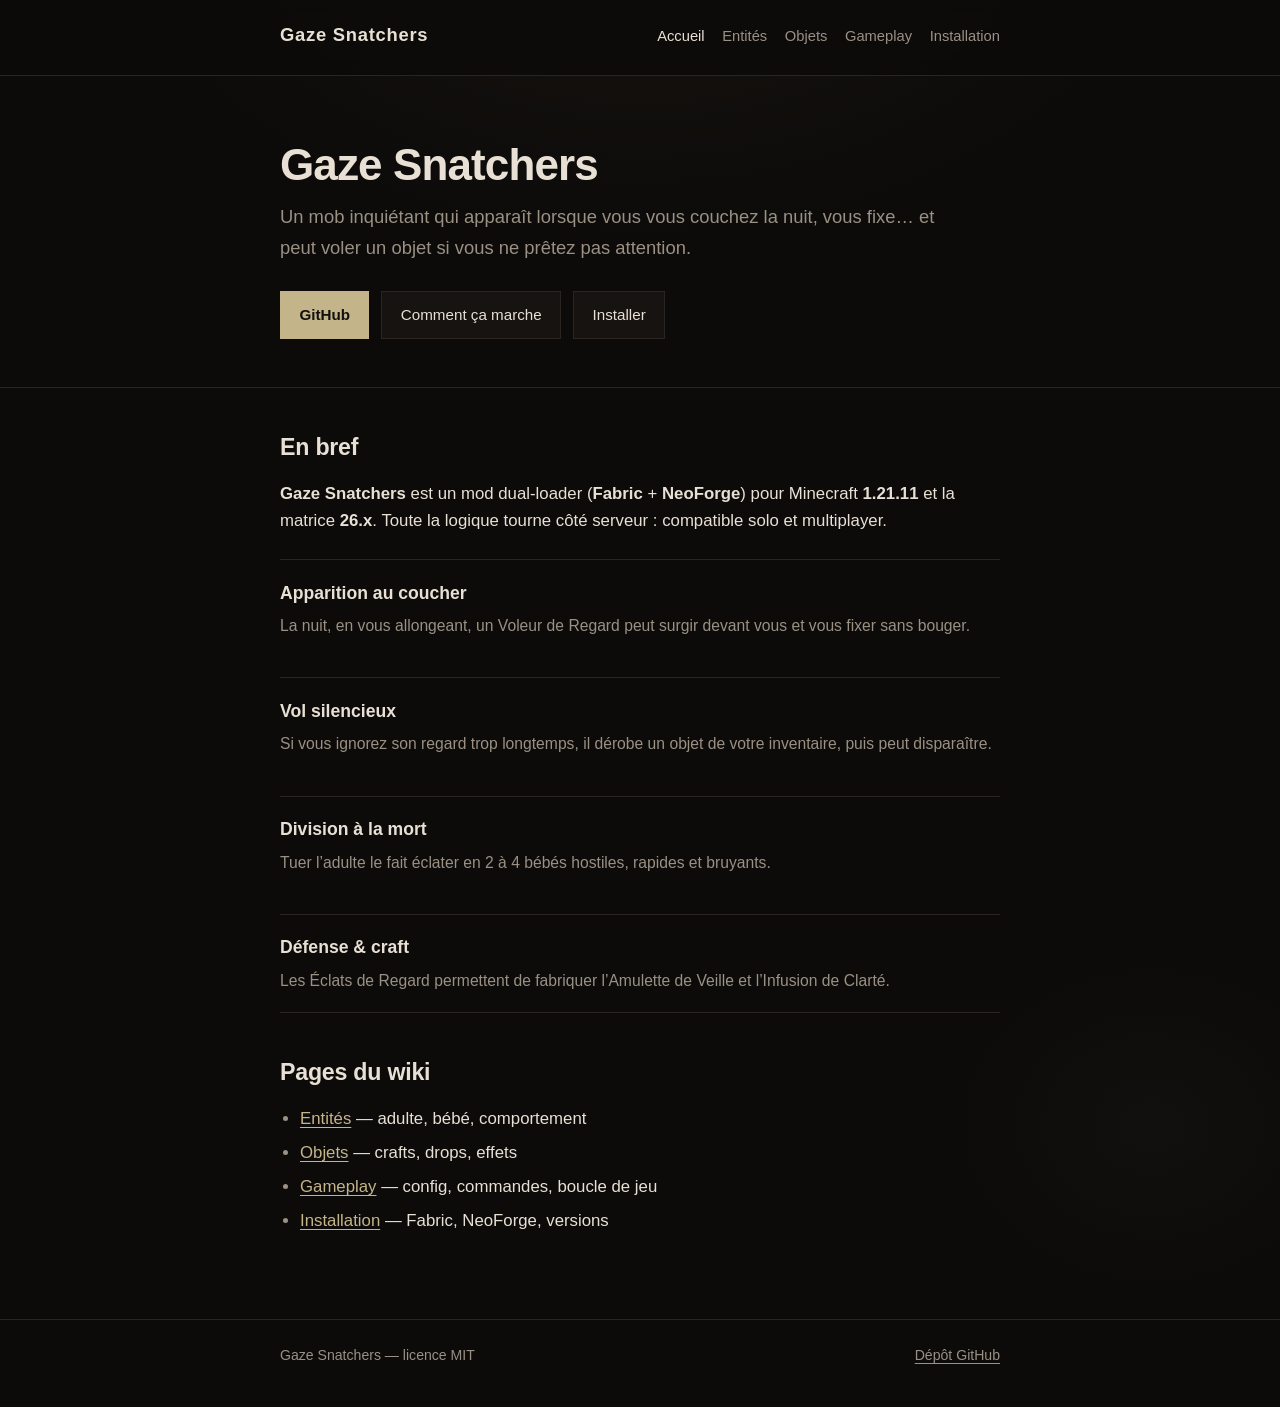
==== wiki/index.html @ c6703c4c "Deploy wiki via GitHub Actions from wiki/ folder. Co-authored-by: Cursor <cursoragent@cursor.com>" ====
<!DOCTYPE html>
<html lang="fr">
<head>
  <meta charset="utf-8">
  <meta name="viewport" content="width=device-width, initial-scale=1">
  <title>Gaze Snatchers — Wiki</title>
  <meta name="description" content="Wiki du mod Minecraft Gaze Snatchers : un mob qui vous fixe pendant votre sommeil et peut voler vos objets.">
  <link rel="stylesheet" href="assets/style.css">
</head>
<body>
  <header class="site-header">
    <div class="wrap">
      <a class="brand" href="index.html">Gaze Snatchers</a>
      <nav>
        <ul class="nav">
          <li><a href="index.html" aria-current="page">Accueil</a></li>
          <li><a href="entities.html">Entités</a></li>
          <li><a href="items.html">Objets</a></li>
          <li><a href="gameplay.html">Gameplay</a></li>
          <li><a href="install.html">Installation</a></li>
        </ul>
      </nav>
    </div>
  </header>

  <section class="hero">
    <div class="wrap">
      <h1>Gaze Snatchers</h1>
      <p class="lead">
        Un mob inquiétant qui apparaît lorsque vous vous couchez la nuit,
        vous fixe… et peut voler un objet si vous ne prêtez pas attention.
      </p>
      <div class="cta-row">
        <a class="btn btn-primary" href="https://github.com/Jason54jg/Gaze-Snatchers">GitHub</a>
        <a class="btn" href="gameplay.html">Comment ça marche</a>
        <a class="btn" href="install.html">Installer</a>
      </div>
    </div>
  </section>

  <main class="wrap">
    <h2>En bref</h2>
    <p>
      <strong>Gaze Snatchers</strong> est un mod dual-loader
      (<strong>Fabric</strong> + <strong>NeoForge</strong>) pour
      Minecraft <strong>1.21.11</strong> et la matrice <strong>26.x</strong>.
      Toute la logique tourne côté serveur : compatible solo et multiplayer.
    </p>

    <div class="features">
      <div class="feature">
        <h3>Apparition au coucher</h3>
        <p>La nuit, en vous allongeant, un Voleur de Regard peut surgir devant vous et vous fixer sans bouger.</p>
      </div>
      <div class="feature">
        <h3>Vol silencieux</h3>
        <p>Si vous ignorez son regard trop longtemps, il dérobe un objet de votre inventaire, puis peut disparaître.</p>
      </div>
      <div class="feature">
        <h3>Division à la mort</h3>
        <p>Tuer l’adulte le fait éclater en 2 à 4 bébés hostiles, rapides et bruyants.</p>
      </div>
      <div class="feature">
        <h3>Défense &amp; craft</h3>
        <p>Les Éclats de Regard permettent de fabriquer l’Amulette de Veille et l’Infusion de Clarté.</p>
      </div>
    </div>

    <h2>Pages du wiki</h2>
    <ul>
      <li><a href="entities.html">Entités</a> — adulte, bébé, comportement</li>
      <li><a href="items.html">Objets</a> — crafts, drops, effets</li>
      <li><a href="gameplay.html">Gameplay</a> — config, commandes, boucle de jeu</li>
      <li><a href="install.html">Installation</a> — Fabric, NeoForge, versions</li>
    </ul>
  </main>

  <footer class="site-footer">
    <div class="wrap">
      <span>Gaze Snatchers — licence MIT</span>
      <a href="https://github.com/Jason54jg/Gaze-Snatchers">Dépôt GitHub</a>
    </div>
  </footer>
</body>
</html>
---- wiki/assets/style.css ----
:root {
  --bg: #0c0b0a;
  --bg-elevated: #161311;
  --ink: #e8e0d4;
  --muted: #9a9084;
  --line: #2a2520;
  --accent: #c4b48a;
  --danger: #a85a4a;
  --ok: #7a9a6a;
  --font-display: "Segoe UI", "Helvetica Neue", sans-serif;
  --font-body: "Segoe UI", "Helvetica Neue", sans-serif;
  --max: 720px;
}

*,
*::before,
*::after {
  box-sizing: border-box;
}

html {
  scroll-behavior: smooth;
}

body {
  margin: 0;
  min-height: 100vh;
  font-family: var(--font-body);
  font-size: 1.05rem;
  line-height: 1.65;
  color: var(--ink);
  background:
    radial-gradient(ellipse 80% 50% at 50% -10%, #1a1510 0%, transparent 55%),
    radial-gradient(ellipse 40% 30% at 90% 80%, #12100e 0%, transparent 40%),
    var(--bg);
}

a {
  color: var(--accent);
  text-decoration-thickness: 1px;
  text-underline-offset: 3px;
}

a:hover {
  color: #e8dcb0;
}

.wrap {
  width: min(100% - 2rem, var(--max));
  margin-inline: auto;
}

/* —— Header —— */
.site-header {
  border-bottom: 1px solid var(--line);
  padding: 1.25rem 0;
  background: rgba(12, 11, 10, 0.85);
  backdrop-filter: blur(8px);
  position: sticky;
  top: 0;
  z-index: 10;
}

.site-header .wrap {
  display: flex;
  flex-wrap: wrap;
  align-items: baseline;
  justify-content: space-between;
  gap: 0.75rem 1.5rem;
}

.brand {
  font-family: var(--font-display);
  font-weight: 700;
  font-size: 1.15rem;
  letter-spacing: 0.04em;
  color: var(--ink);
  text-decoration: none;
}

.brand:hover {
  color: var(--accent);
}

.nav {
  display: flex;
  flex-wrap: wrap;
  gap: 0.35rem 1.1rem;
  list-style: none;
  margin: 0;
  padding: 0;
  font-size: 0.92rem;
}

.nav a {
  color: var(--muted);
  text-decoration: none;
}

.nav a:hover,
.nav a[aria-current="page"] {
  color: var(--ink);
}

/* —— Hero —— */
.hero {
  padding: 4rem 0 3rem;
  border-bottom: 1px solid var(--line);
}

.hero h1 {
  margin: 0 0 0.75rem;
  font-family: var(--font-display);
  font-size: clamp(2rem, 5vw, 2.75rem);
  font-weight: 700;
  letter-spacing: -0.02em;
  line-height: 1.15;
}

.hero .lead {
  margin: 0 0 1.75rem;
  color: var(--muted);
  font-size: 1.15rem;
  max-width: 36em;
}

.cta-row {
  display: flex;
  flex-wrap: wrap;
  gap: 0.75rem;
}

.btn {
  display: inline-block;
  padding: 0.65rem 1.15rem;
  border: 1px solid var(--line);
  background: var(--bg-elevated);
  color: var(--ink);
  text-decoration: none;
  font-size: 0.95rem;
  transition: border-color 0.15s, background 0.15s;
}

.btn:hover {
  border-color: var(--accent);
  color: var(--ink);
  background: #1e1a16;
}

.btn-primary {
  background: var(--accent);
  border-color: var(--accent);
  color: #12100c;
  font-weight: 600;
}

.btn-primary:hover {
  background: #e8dcb0;
  border-color: #e8dcb0;
  color: #12100c;
}

/* —— Content —— */
main {
  padding: 2.5rem 0 4rem;
}

h2 {
  margin: 2.5rem 0 0.85rem;
  font-family: var(--font-display);
  font-size: 1.45rem;
  font-weight: 650;
  letter-spacing: -0.01em;
}

h2:first-child {
  margin-top: 0;
}

h3 {
  margin: 1.75rem 0 0.5rem;
  font-size: 1.1rem;
  font-weight: 600;
  color: var(--accent);
}

p {
  margin: 0 0 1rem;
}

.muted {
  color: var(--muted);
}

ul,
ol {
  margin: 0 0 1.25rem;
  padding-left: 1.25rem;
}

li {
  margin-bottom: 0.4rem;
}

li::marker {
  color: var(--muted);
}

hr {
  border: none;
  border-top: 1px solid var(--line);
  margin: 2.5rem 0;
}

/* —— Feature list —— */
.features {
  display: grid;
  gap: 1.25rem;
  margin: 1.5rem 0 2rem;
}

.feature {
  padding: 1.15rem 0;
  border-top: 1px solid var(--line);
}

.feature:last-child {
  border-bottom: 1px solid var(--line);
}

.feature h3 {
  margin: 0 0 0.35rem;
  color: var(--ink);
}

.feature p {
  margin: 0;
  color: var(--muted);
  font-size: 0.98rem;
}

/* —— Tables —— */
.table-wrap {
  overflow-x: auto;
  margin: 1rem 0 1.5rem;
}

table {
  width: 100%;
  border-collapse: collapse;
  font-size: 0.92rem;
}

th,
td {
  text-align: left;
  padding: 0.65rem 0.75rem;
  border-bottom: 1px solid var(--line);
  vertical-align: top;
}

th {
  color: var(--muted);
  font-weight: 600;
  font-size: 0.8rem;
  text-transform: uppercase;
  letter-spacing: 0.05em;
}

code,
kbd {
  font-family: ui-monospace, "Cascadia Code", Consolas, monospace;
  font-size: 0.88em;
  background: var(--bg-elevated);
  padding: 0.12em 0.4em;
  border: 1px solid var(--line);
}

pre {
  margin: 1rem 0 1.5rem;
  padding: 1rem 1.1rem;
  overflow-x: auto;
  background: var(--bg-elevated);
  border: 1px solid var(--line);
  font-size: 0.88rem;
  line-height: 1.5;
}

pre code {
  background: none;
  border: none;
  padding: 0;
}

/* —— Craft —— */
.craft {
  display: grid;
  grid-template-columns: auto 1fr;
  gap: 1rem 1.5rem;
  align-items: start;
  margin: 1rem 0 1.75rem;
  padding: 1.15rem;
  background: var(--bg-elevated);
  border: 1px solid var(--line);
}

.craft-grid {
  display: grid;
  grid-template-columns: repeat(3, 2.4rem);
  grid-template-rows: repeat(3, 2.4rem);
  gap: 3px;
}

.slot {
  display: flex;
  align-items: center;
  justify-content: center;
  background: #0a0908;
  border: 1px solid #3a342c;
  font-size: 0.65rem;
  color: var(--muted);
  text-align: center;
  line-height: 1.1;
  padding: 2px;
}

.slot.filled {
  color: var(--accent);
  border-color: #5a5040;
}

.craft-meta h3 {
  margin: 0 0 0.4rem;
}

.craft-meta p {
  margin: 0;
  font-size: 0.92rem;
  color: var(--muted);
}

.tag {
  display: inline-block;
  margin-top: 0.5rem;
  font-size: 0.75rem;
  color: var(--muted);
  border: 1px solid var(--line);
  padding: 0.15rem 0.45rem;
}

/* —— Footer —— */
.site-footer {
  border-top: 1px solid var(--line);
  padding: 1.5rem 0 2.5rem;
  color: var(--muted);
  font-size: 0.88rem;
}

.site-footer .wrap {
  display: flex;
  flex-wrap: wrap;
  justify-content: space-between;
  gap: 0.75rem;
}

.site-footer a {
  color: var(--muted);
}

.site-footer a:hover {
  color: var(--accent);
}

@media (max-width: 520px) {
  .craft {
    grid-template-columns: 1fr;
  }
}
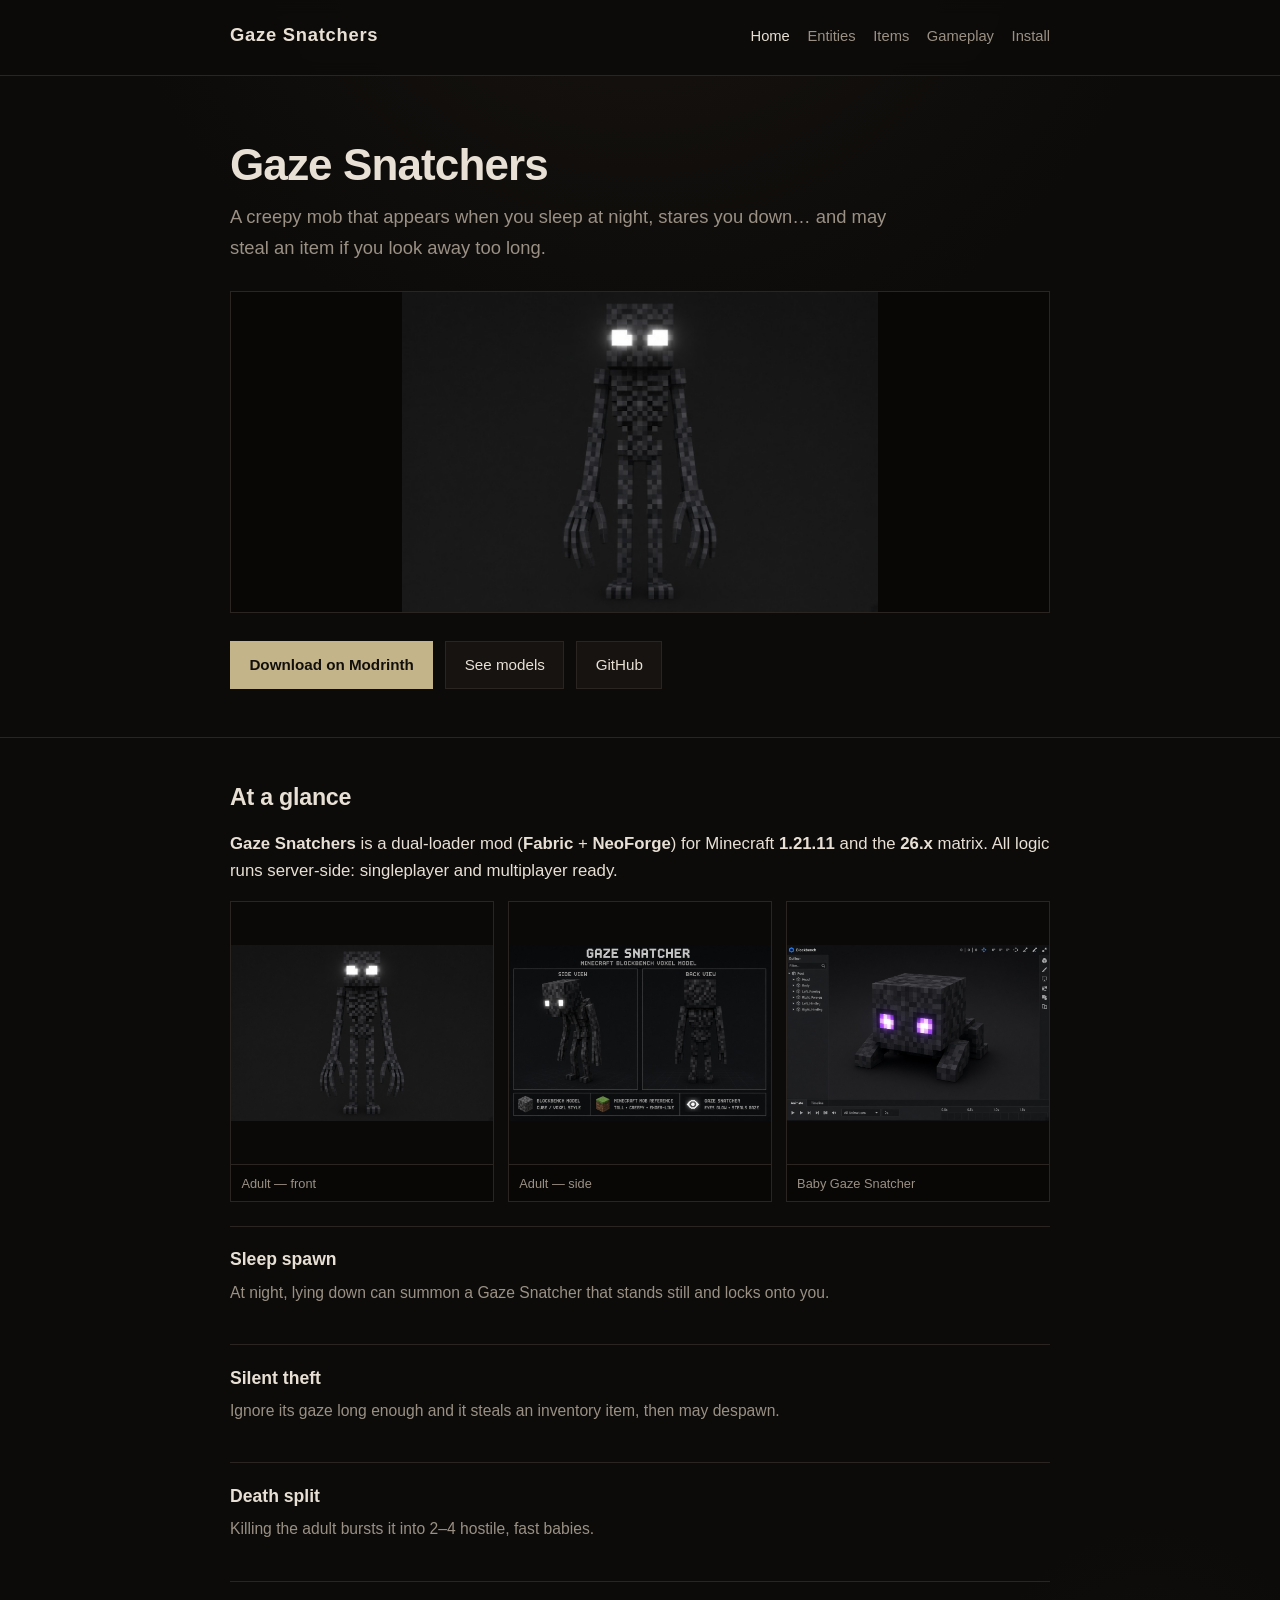
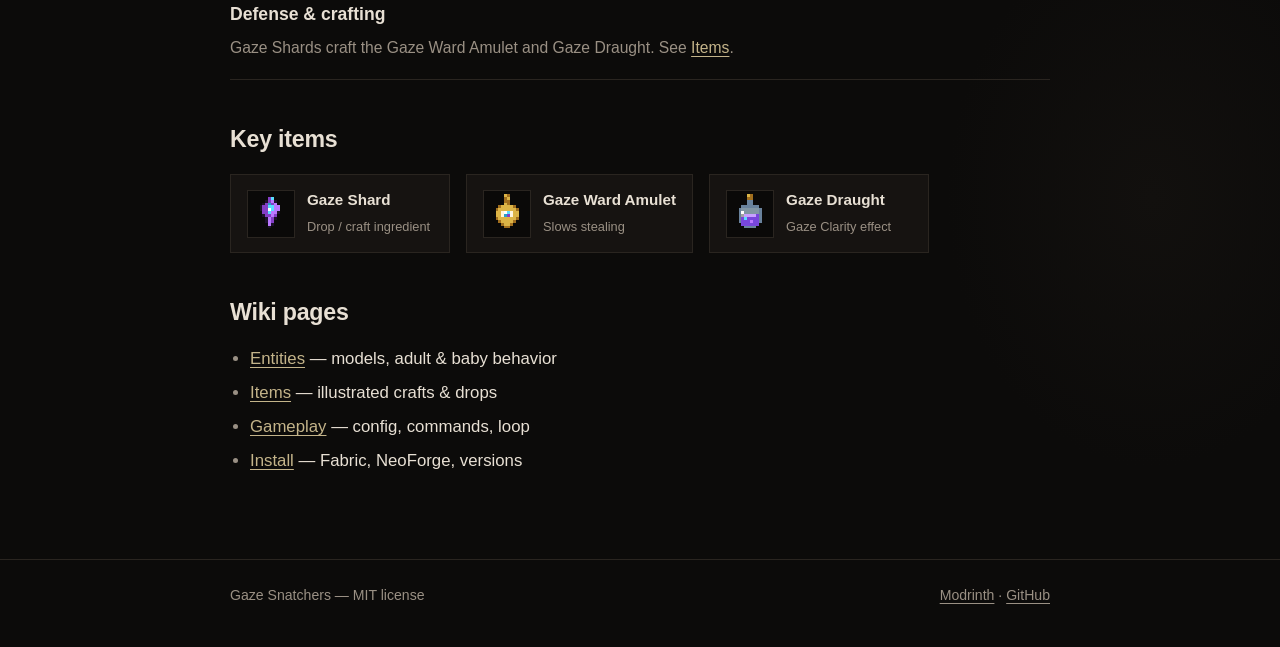
==== commit 1fc2c5b5: "feat: update GeckoLib integration and enhance entity animations - Added support for GeckoLib in buil" ====
--- a/wiki/index.html
+++ b/wiki/index.html
@@ -1,10 +1,11 @@
 <!DOCTYPE html>
-<html lang="fr">
+<html lang="en">
 <head>
   <meta charset="utf-8">
   <meta name="viewport" content="width=device-width, initial-scale=1">
   <title>Gaze Snatchers — Wiki</title>
-  <meta name="description" content="Wiki du mod Minecraft Gaze Snatchers : un mob qui vous fixe pendant votre sommeil et peut voler vos objets.">
+  <meta name="description" content="Wiki for the Gaze Snatchers Minecraft mod: a mob that watches you sleep and may steal from your inventory.">
+  <link rel="icon" href="assets/icon.png" type="image/png">
   <link rel="stylesheet" href="assets/style.css">
 </head>
 <body>
@@ -13,11 +14,11 @@
       <a class="brand" href="index.html">Gaze Snatchers</a>
       <nav>
         <ul class="nav">
-          <li><a href="index.html" aria-current="page">Accueil</a></li>
-          <li><a href="entities.html">Entités</a></li>
-          <li><a href="items.html">Objets</a></li>
+          <li><a href="index.html" aria-current="page">Home</a></li>
+          <li><a href="entities.html">Entities</a></li>
+          <li><a href="items.html">Items</a></li>
           <li><a href="gameplay.html">Gameplay</a></li>
-          <li><a href="install.html">Installation</a></li>
+          <li><a href="install.html">Install</a></li>
         </ul>
       </nav>
     </div>
@@ -27,58 +28,101 @@
     <div class="wrap">
       <h1>Gaze Snatchers</h1>
       <p class="lead">
-        Un mob inquiétant qui apparaît lorsque vous vous couchez la nuit,
-        vous fixe… et peut voler un objet si vous ne prêtez pas attention.
+        A creepy mob that appears when you sleep at night,
+        stares you down… and may steal an item if you look away too long.
       </p>
+      <figure class="hero-visual">
+        <img src="assets/models/gaze_snatcher_ref_front.jpg" alt="Gaze Snatcher model, front view with glowing white eyes">
+      </figure>
       <div class="cta-row">
-        <a class="btn btn-primary" href="https://github.com/Jason54jg/Gaze-Snatchers">GitHub</a>
-        <a class="btn" href="gameplay.html">Comment ça marche</a>
-        <a class="btn" href="install.html">Installer</a>
+        <a class="btn btn-primary" href="https://modrinth.com/project/gaze-snatcher">Download on Modrinth</a>
+        <a class="btn" href="entities.html">See models</a>
+        <a class="btn" href="https://github.com/Jason54jg/Gaze-Snatchers">GitHub</a>
       </div>
     </div>
   </section>
 
   <main class="wrap">
-    <h2>En bref</h2>
+    <h2>At a glance</h2>
     <p>
-      <strong>Gaze Snatchers</strong> est un mod dual-loader
-      (<strong>Fabric</strong> + <strong>NeoForge</strong>) pour
-      Minecraft <strong>1.21.11</strong> et la matrice <strong>26.x</strong>.
-      Toute la logique tourne côté serveur : compatible solo et multiplayer.
+      <strong>Gaze Snatchers</strong> is a dual-loader mod
+      (<strong>Fabric</strong> + <strong>NeoForge</strong>) for
+      Minecraft <strong>1.21.11</strong> and the <strong>26.x</strong> matrix.
+      All logic runs server-side: singleplayer and multiplayer ready.
     </p>
+
+    <div class="gallery">
+      <figure>
+        <img src="assets/models/gaze_snatcher_ref_front.jpg" alt="Adult Gaze Snatcher front">
+        <figcaption>Adult — front</figcaption>
+      </figure>
+      <figure>
+        <img src="assets/models/gaze_snatcher_ref_side.jpg" alt="Adult Gaze Snatcher side">
+        <figcaption>Adult — side</figcaption>
+      </figure>
+      <figure>
+        <img src="assets/models/baby_gaze_snatcher_ref_blockbench.jpg" alt="Baby Gaze Snatcher in Blockbench">
+        <figcaption>Baby Gaze Snatcher</figcaption>
+      </figure>
+    </div>
 
     <div class="features">
       <div class="feature">
-        <h3>Apparition au coucher</h3>
-        <p>La nuit, en vous allongeant, un Voleur de Regard peut surgir devant vous et vous fixer sans bouger.</p>
+        <h3>Sleep spawn</h3>
+        <p>At night, lying down can summon a Gaze Snatcher that stands still and locks onto you.</p>
       </div>
       <div class="feature">
-        <h3>Vol silencieux</h3>
-        <p>Si vous ignorez son regard trop longtemps, il dérobe un objet de votre inventaire, puis peut disparaître.</p>
+        <h3>Silent theft</h3>
+        <p>Ignore its gaze long enough and it steals an inventory item, then may despawn.</p>
       </div>
       <div class="feature">
-        <h3>Division à la mort</h3>
-        <p>Tuer l’adulte le fait éclater en 2 à 4 bébés hostiles, rapides et bruyants.</p>
+        <h3>Death split</h3>
+        <p>Killing the adult bursts it into 2–4 hostile, fast babies.</p>
       </div>
       <div class="feature">
-        <h3>Défense &amp; craft</h3>
-        <p>Les Éclats de Regard permettent de fabriquer l’Amulette de Veille et l’Infusion de Clarté.</p>
+        <h3>Defense &amp; crafting</h3>
+        <p>Gaze Shards craft the Gaze Ward Amulet and Gaze Draught. See <a href="items.html">Items</a>.</p>
       </div>
     </div>
 
-    <h2>Pages du wiki</h2>
+    <h2>Key items</h2>
+    <div class="item-row">
+      <div class="item-card">
+        <img src="assets/items/gaze_shard.png" alt="">
+        <div>
+          <strong>Gaze Shard</strong>
+          <span>Drop / craft ingredient</span>
+        </div>
+      </div>
+      <div class="item-card">
+        <img src="assets/items/gaze_ward_amulet.png" alt="">
+        <div>
+          <strong>Gaze Ward Amulet</strong>
+          <span>Slows stealing</span>
+        </div>
+      </div>
+      <div class="item-card">
+        <img src="assets/items/gaze_draught.png" alt="">
+        <div>
+          <strong>Gaze Draught</strong>
+          <span>Gaze Clarity effect</span>
+        </div>
+      </div>
+    </div>
+
+    <h2>Wiki pages</h2>
     <ul>
-      <li><a href="entities.html">Entités</a> — adulte, bébé, comportement</li>
-      <li><a href="items.html">Objets</a> — crafts, drops, effets</li>
-      <li><a href="gameplay.html">Gameplay</a> — config, commandes, boucle de jeu</li>
-      <li><a href="install.html">Installation</a> — Fabric, NeoForge, versions</li>
+      <li><a href="entities.html">Entities</a> — models, adult &amp; baby behavior</li>
+      <li><a href="items.html">Items</a> — illustrated crafts &amp; drops</li>
+      <li><a href="gameplay.html">Gameplay</a> — config, commands, loop</li>
+      <li><a href="install.html">Install</a> — Fabric, NeoForge, versions</li>
     </ul>
   </main>
 
   <footer class="site-footer">
     <div class="wrap">
-      <span>Gaze Snatchers — licence MIT</span>
-      <a href="https://github.com/Jason54jg/Gaze-Snatchers">Dépôt GitHub</a>
+      <span>Gaze Snatchers — MIT license</span>
+      <span><a href="https://modrinth.com/project/gaze-snatcher">Modrinth</a> · <a href="https://github.com/Jason54jg/Gaze-Snatchers">GitHub</a></span>
     </div>
   </footer>
 </body>
--- a/wiki/assets/style.css
+++ b/wiki/assets/style.css
@@ -9,7 +9,7 @@
   --ok: #7a9a6a;
   --font-display: "Segoe UI", "Helvetica Neue", sans-serif;
   --font-body: "Segoe UI", "Helvetica Neue", sans-serif;
-  --max: 720px;
+  --max: 820px;
 }
 
 *,
@@ -292,12 +292,124 @@
   padding: 0;
 }
 
+/* —— Models / galleries —— */
+.gallery {
+  display: grid;
+  grid-template-columns: repeat(auto-fit, minmax(200px, 1fr));
+  gap: 0.85rem;
+  margin: 1rem 0 1.5rem;
+}
+
+.gallery figure {
+  margin: 0;
+  background: #080706;
+  border: 1px solid var(--line);
+  overflow: hidden;
+}
+
+.gallery img {
+  display: block;
+  width: 100%;
+  height: auto;
+  aspect-ratio: 1;
+  object-fit: contain;
+  background: #0a0908;
+}
+
+.gallery figcaption {
+  padding: 0.45rem 0.65rem;
+  font-size: 0.8rem;
+  color: var(--muted);
+  border-top: 1px solid var(--line);
+}
+
+.entity-head {
+  display: grid;
+  grid-template-columns: minmax(140px, 220px) 1fr;
+  gap: 1.25rem;
+  align-items: start;
+  margin: 1rem 0 1.5rem;
+}
+
+.entity-portrait {
+  margin: 0;
+  background: #080706;
+  border: 1px solid var(--line);
+}
+
+.entity-portrait img {
+  display: block;
+  width: 100%;
+  height: auto;
+  aspect-ratio: 1;
+  object-fit: contain;
+}
+
+.skin-sheet {
+  max-width: 280px;
+  border: 1px solid var(--line);
+  background: #080706;
+  image-rendering: pixelated;
+}
+
+.item-row {
+  display: flex;
+  flex-wrap: wrap;
+  gap: 1rem;
+  margin: 1rem 0 1.5rem;
+}
+
+.item-card {
+  display: flex;
+  align-items: center;
+  gap: 0.75rem;
+  padding: 0.75rem 1rem;
+  background: var(--bg-elevated);
+  border: 1px solid var(--line);
+  min-width: min(100%, 220px);
+}
+
+.item-card img,
+.item-icon {
+  width: 48px;
+  height: 48px;
+  image-rendering: pixelated;
+  flex-shrink: 0;
+  background: #0a0908;
+  border: 1px solid var(--line);
+}
+
+.item-card strong {
+  display: block;
+  font-size: 0.95rem;
+}
+
+.item-card span {
+  font-size: 0.8rem;
+  color: var(--muted);
+}
+
+.hero-visual {
+  margin: 0 0 1.75rem;
+  border: 1px solid var(--line);
+  background: #080706;
+  overflow: hidden;
+}
+
+.hero-visual img {
+  display: block;
+  width: 100%;
+  max-height: 320px;
+  object-fit: contain;
+  object-position: center;
+}
+
 /* —— Craft —— */
 .craft {
   display: grid;
-  grid-template-columns: auto 1fr;
-  gap: 1rem 1.5rem;
-  align-items: start;
+  grid-template-columns: auto auto 1fr;
+  gap: 0.85rem 1.1rem;
+  align-items: center;
   margin: 1rem 0 1.75rem;
   padding: 1.15rem;
   background: var(--bg-elevated);
@@ -306,9 +418,36 @@
 
 .craft-grid {
   display: grid;
-  grid-template-columns: repeat(3, 2.4rem);
-  grid-template-rows: repeat(3, 2.4rem);
+  grid-template-columns: repeat(3, 2.75rem);
+  grid-template-rows: repeat(3, 2.75rem);
   gap: 3px;
+  background: #1a1612;
+  padding: 4px;
+  border: 2px solid #3a342c;
+}
+
+.craft-arrow {
+  color: var(--muted);
+  font-size: 1.4rem;
+  user-select: none;
+}
+
+.craft-result {
+  width: 3.25rem;
+  height: 3.25rem;
+  display: flex;
+  align-items: center;
+  justify-content: center;
+  background: #0a0908;
+  border: 2px solid #5a5040;
+}
+
+.craft-result img,
+.slot img {
+  width: 32px;
+  height: 32px;
+  image-rendering: pixelated;
+  display: block;
 }
 
 .slot {
@@ -325,8 +464,48 @@
 }
 
 .slot.filled {
-  color: var(--accent);
   border-color: #5a5040;
+}
+
+.craft-shapeless {
+  display: flex;
+  flex-wrap: wrap;
+  align-items: center;
+  gap: 0.5rem;
+}
+
+.craft-shapeless .plus,
+.craft-shapeless .eq {
+  color: var(--muted);
+  font-size: 1.1rem;
+}
+
+.ing {
+  display: flex;
+  flex-direction: column;
+  align-items: center;
+  gap: 0.25rem;
+  min-width: 3.5rem;
+}
+
+.ing img {
+  width: 32px;
+  height: 32px;
+  image-rendering: pixelated;
+  background: #0a0908;
+  border: 1px solid #3a342c;
+  padding: 4px;
+  box-sizing: content-box;
+}
+
+.ing span {
+  font-size: 0.7rem;
+  color: var(--muted);
+  text-align: center;
+}
+
+.craft-meta {
+  grid-column: 1 / -1;
 }
 
 .craft-meta h3 {
@@ -348,6 +527,20 @@
   padding: 0.15rem 0.45rem;
 }
 
+@media (max-width: 640px) {
+  .entity-head {
+    grid-template-columns: 1fr;
+  }
+
+  .craft {
+    grid-template-columns: auto auto;
+  }
+
+  .craft-meta {
+    grid-column: 1 / -1;
+  }
+}
+
 /* —— Footer —— */
 .site-footer {
   border-top: 1px solid var(--line);
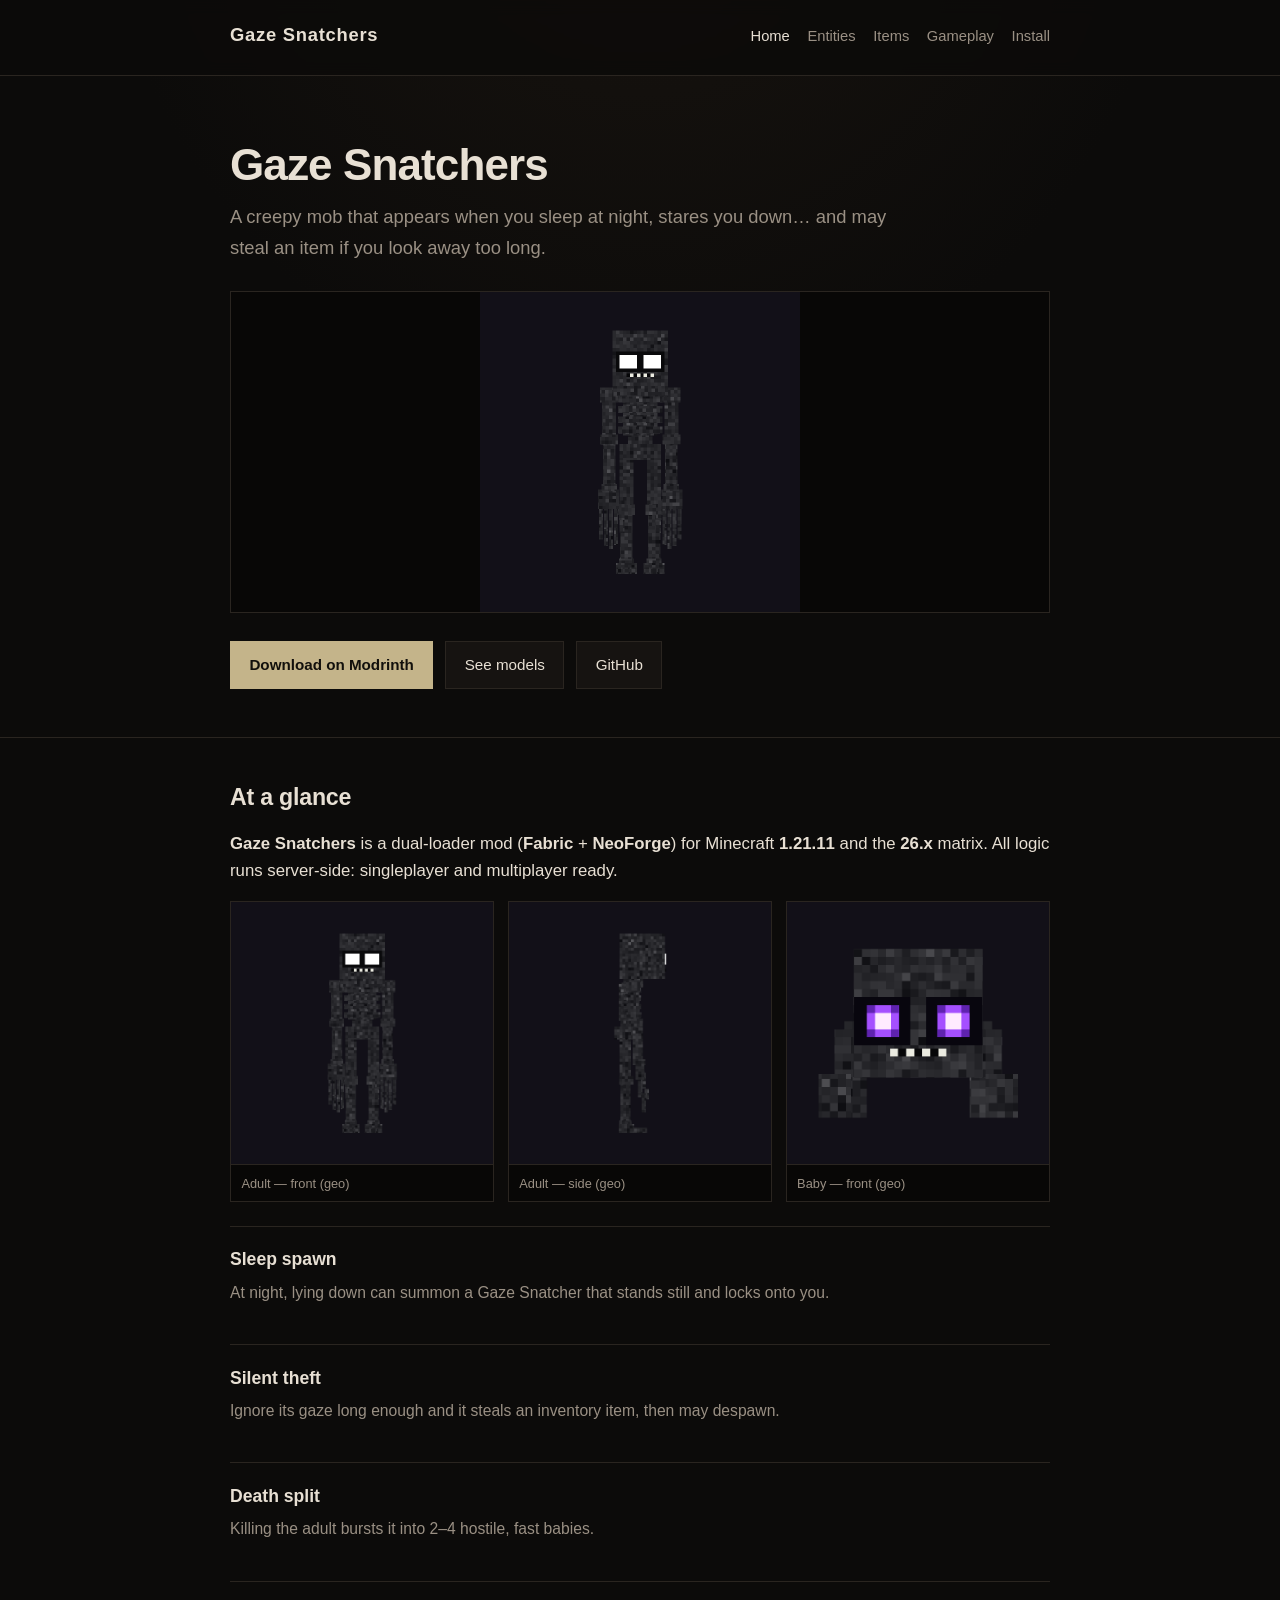
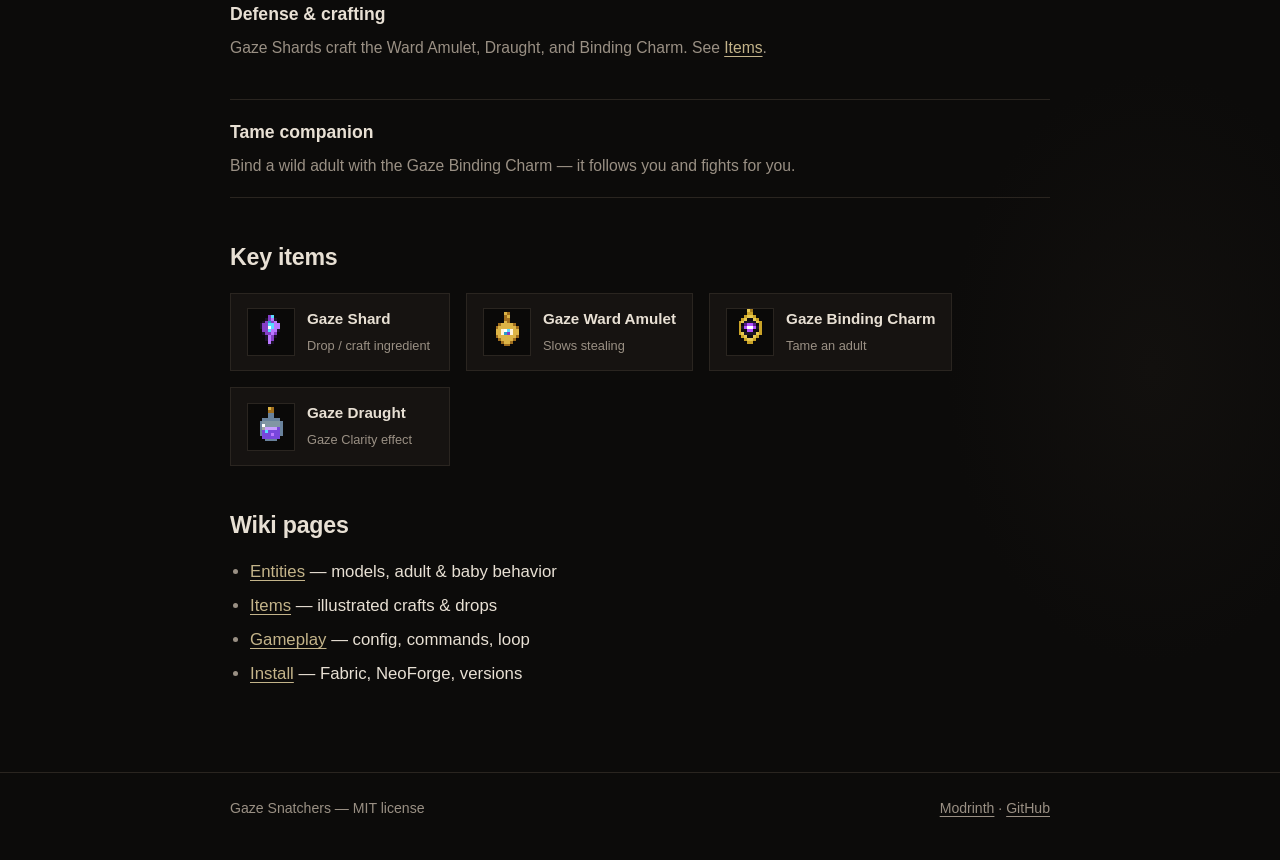
==== commit a9a8abbc: "feat: introduce Gaze Binding Charm and enhance Gaze Snatcher mechanics - Added Gaze Binding Charm, a" ====
--- a/wiki/index.html
+++ b/wiki/index.html
@@ -4,7 +4,7 @@
   <meta charset="utf-8">
   <meta name="viewport" content="width=device-width, initial-scale=1">
   <title>Gaze Snatchers — Wiki</title>
-  <meta name="description" content="Wiki for the Gaze Snatchers Minecraft mod: a mob that watches you sleep and may steal from your inventory.">
+  <meta name="description" content="Wiki for the Gaze Snatchers Minecraft mod: sleep spawns, theft, babies, crafting, and taming with the Gaze Binding Charm.">
   <link rel="icon" href="assets/icon.png" type="image/png">
   <link rel="stylesheet" href="assets/style.css">
 </head>
@@ -32,7 +32,7 @@
         stares you down… and may steal an item if you look away too long.
       </p>
       <figure class="hero-visual">
-        <img src="assets/models/gaze_snatcher_ref_front.jpg" alt="Gaze Snatcher model, front view with glowing white eyes">
+        <img src="assets/models/gaze_snatcher_ref_front.png" alt="Gaze Snatcher model, front view with glowing white eyes">
       </figure>
       <div class="cta-row">
         <a class="btn btn-primary" href="https://modrinth.com/project/gaze-snatcher">Download on Modrinth</a>
@@ -53,16 +53,16 @@
 
     <div class="gallery">
       <figure>
-        <img src="assets/models/gaze_snatcher_ref_front.jpg" alt="Adult Gaze Snatcher front">
-        <figcaption>Adult — front</figcaption>
+        <img src="assets/models/gaze_snatcher_ref_front.png" alt="Adult Gaze Snatcher front">
+        <figcaption>Adult — front (geo)</figcaption>
       </figure>
       <figure>
-        <img src="assets/models/gaze_snatcher_ref_side.jpg" alt="Adult Gaze Snatcher side">
-        <figcaption>Adult — side</figcaption>
+        <img src="assets/models/gaze_snatcher_ref_side.png" alt="Adult Gaze Snatcher side">
+        <figcaption>Adult — side (geo)</figcaption>
       </figure>
       <figure>
-        <img src="assets/models/baby_gaze_snatcher_ref_blockbench.jpg" alt="Baby Gaze Snatcher in Blockbench">
-        <figcaption>Baby Gaze Snatcher</figcaption>
+        <img src="assets/models/baby_gaze_snatcher_ref_front.png" alt="Baby Gaze Snatcher front">
+        <figcaption>Baby — front (geo)</figcaption>
       </figure>
     </div>
 
@@ -81,7 +81,11 @@
       </div>
       <div class="feature">
         <h3>Defense &amp; crafting</h3>
-        <p>Gaze Shards craft the Gaze Ward Amulet and Gaze Draught. See <a href="items.html">Items</a>.</p>
+        <p>Gaze Shards craft the Ward Amulet, Draught, and Binding Charm. See <a href="items.html">Items</a>.</p>
+      </div>
+      <div class="feature">
+        <h3>Tame companion</h3>
+        <p>Bind a wild adult with the Gaze Binding Charm — it follows you and fights for you.</p>
       </div>
     </div>
 
@@ -99,6 +103,13 @@
         <div>
           <strong>Gaze Ward Amulet</strong>
           <span>Slows stealing</span>
+        </div>
+      </div>
+      <div class="item-card">
+        <img src="assets/items/gaze_binding_charm.png" alt="">
+        <div>
+          <strong>Gaze Binding Charm</strong>
+          <span>Tame an adult</span>
         </div>
       </div>
       <div class="item-card">
